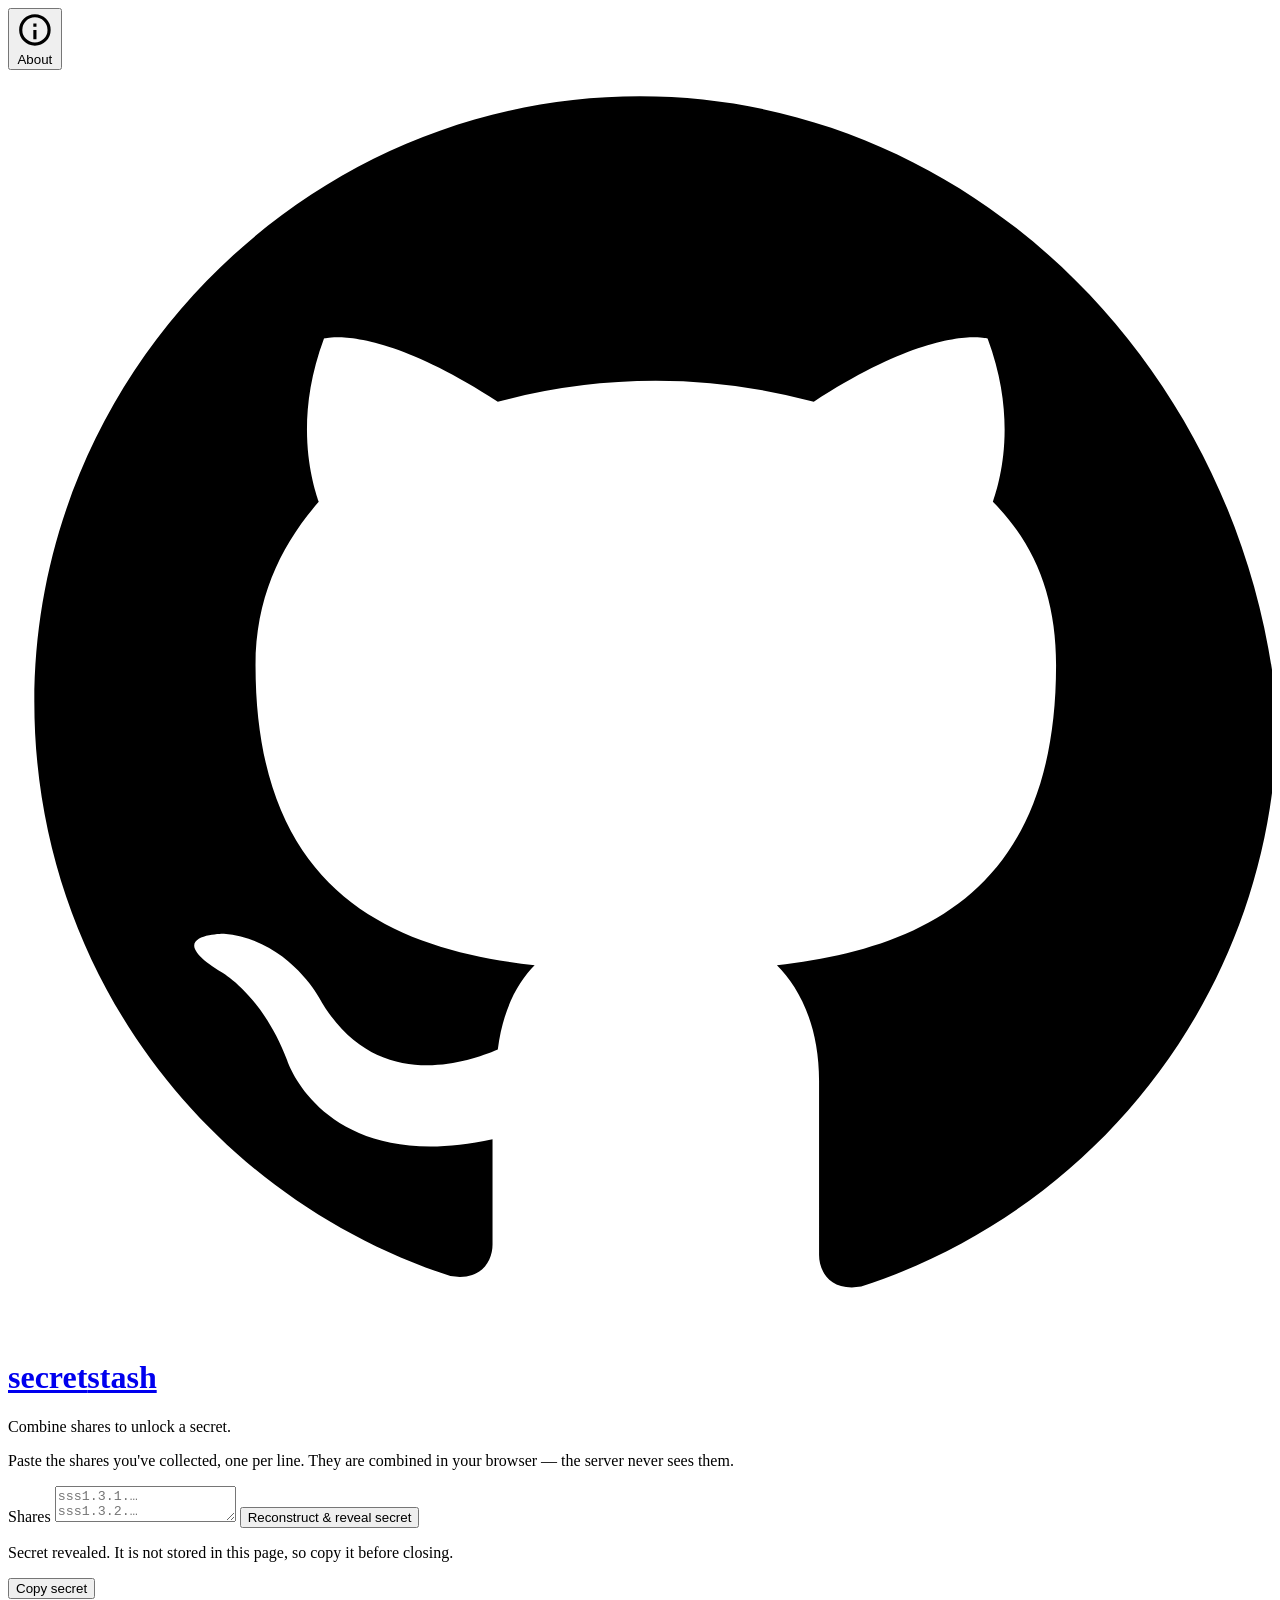
==== internal/web/static/combine.html @ 2ad317e0 "Add Shamir secret sharing (client-side, splits the token) Split the 256-bit wrap token into N Shamir" ====
<!doctype html>
<html lang="en">
<head>
<meta charset="utf-8">
<meta name="viewport" content="width=device-width, initial-scale=1">
<meta name="referrer" content="no-referrer">
<meta name="robots" content="noindex, nofollow">
<title>secretstash: combine shares</title><link rel="stylesheet" href="/static/style.css">
</head>
<body>
<header class="topbar">
  <button id="about-open" class="iconbtn" type="button" aria-haspopup="dialog">
    <svg viewBox="0 0 24 24" aria-hidden="true"><path d="M12 2a10 10 0 1 0 0 20 10 10 0 0 0 0-20zm0 18a8 8 0 1 1 0-16 8 8 0 0 1 0 16zm-1-12h2v2h-2V8zm0 4h2v6h-2v-6z"/></svg>
    About
  </button>
  <a class="iconbtn" href="https://github.com/RyBo/secretstash" target="_blank" rel="noopener noreferrer" aria-label="View source on GitHub">
    <svg viewBox="0 0 24 24" aria-hidden="true"><path d="M12 .5C5.7.5.5 5.7.5 12c0 5.1 3.3 9.4 7.9 10.9.6.1.8-.3.8-.6v-2c-3.2.7-3.9-1.5-3.9-1.5-.5-1.3-1.3-1.7-1.3-1.7-1.1-.7.1-.7.1-.7 1.2.1 1.8 1.2 1.8 1.2 1 1.8 2.7 1.3 3.4 1 .1-.8.4-1.3.7-1.6-2.6-.3-5.3-1.3-5.3-5.7 0-1.3.5-2.3 1.2-3.1-.1-.3-.5-1.5.1-3.1 0 0 1-.3 3.3 1.2a11.5 11.5 0 0 1 6 0c2.3-1.5 3.3-1.2 3.3-1.2.6 1.6.2 2.8.1 3.1.8.8 1.2 1.8 1.2 3.1 0 4.4-2.7 5.4-5.3 5.7.4.4.8 1.1.8 2.2v3.3c0 .3.2.7.8.6 4.6-1.5 7.9-5.8 7.9-10.9C23.5 5.7 18.3.5 12 .5z"/></svg>
  </a>
</header>
<main>
  <h1 class="brand"><a href="/" aria-label="secretstash"><span class="word">secret<span class="accent">stash</span></span></a></h1>
  <p class="tagline">Combine shares to unlock a secret.</p>

  <div id="combine" class="panel">
    <p class="banner info">Paste the shares you've collected, one per line. They are combined in your browser — the server never sees them.</p>
    <label for="shares-input">Shares</label>
    <textarea id="shares-input" placeholder="sss1.3.1.…&#10;sss1.3.2.…&#10;sss1.3.4.…"></textarea>
    <button id="combine-reveal">Reconstruct &amp; reveal secret</button>
    <p id="combine-error" class="banner warn hidden"></p>
  </div>

  <div id="revealed" class="panel hidden">
    <p class="banner ok">Secret revealed. It is not stored in this page, so copy it before closing.</p>
    <pre id="secret" class="secret"></pre>
    <div class="copyfield">
      <button data-copy="secret">Copy secret</button>
    </div>
    <p id="revealed-meta" class="meta"></p>
  </div>

  <div id="gone" class="panel hidden">
    <p class="banner warn" id="gone-msg"></p>
    <p class="meta error-detail" id="gone-detail"></p>
  </div>
</main>

<dialog id="about" class="about">
  <h2>How it works</h2>
  <p>This secret was split into shares using Shamir's Secret Sharing. A set number of shares (the quorum) is needed to unlock it; fewer than that reveal nothing.</p>
  <p>Combining happens entirely in your browser. The shares are turned back into the unlock token locally, and only that token — never the shares — is sent to the server to retrieve the secret. The server only keeps a hashed form of the token, so it cannot read the secret on its own.</p>
  <p>The secret works for the number of reads the sender picked, then it is deleted for good. Secrets are kept in memory only; restarting the server erases all of them.</p>
  <p>Built in Go. The full source is on <a href="https://github.com/RyBo/secretstash" target="_blank" rel="noopener noreferrer">GitHub</a> if you want to check it yourself.</p>
  <button id="about-close" class="secondary" type="button">Close</button>
</dialog>

<script src="/static/app.js"></script>
</body>
</html>
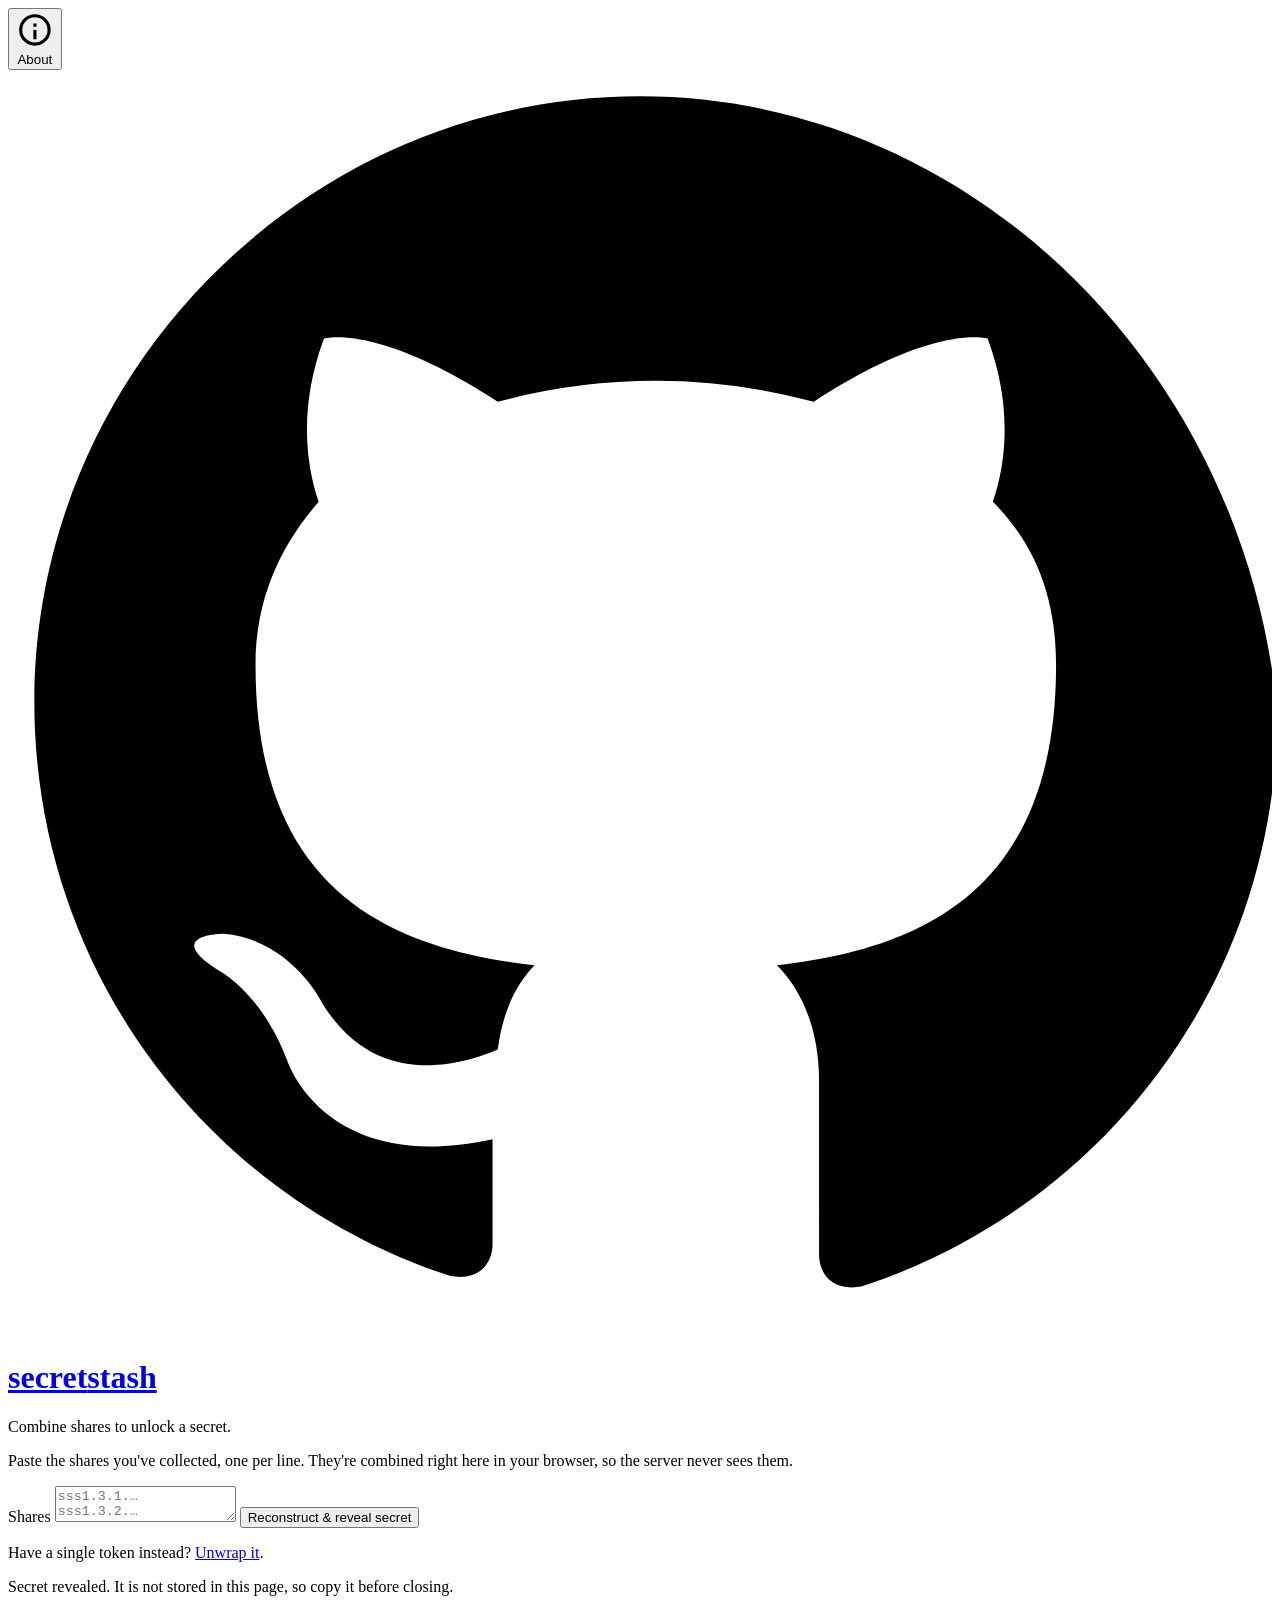
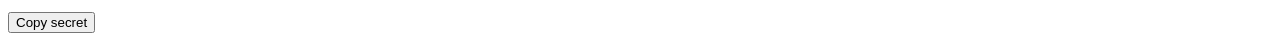
==== commit 5249ef8b: "Add manual unwrap page and recipient nav links The web UI could only reveal a secret when the token " ====
--- a/internal/web/static/combine.html
+++ b/internal/web/static/combine.html
@@ -22,11 +22,12 @@
   <p class="tagline">Combine shares to unlock a secret.</p>
 
   <div id="combine" class="panel">
-    <p class="banner info">Paste the shares you've collected, one per line. They are combined in your browser — the server never sees them.</p>
+    <p class="banner info">Paste the shares you've collected, one per line. They're combined right here in your browser, so the server never sees them.</p>
     <label for="shares-input">Shares</label>
     <textarea id="shares-input" placeholder="sss1.3.1.…&#10;sss1.3.2.…&#10;sss1.3.4.…"></textarea>
     <button id="combine-reveal">Reconstruct &amp; reveal secret</button>
     <p id="combine-error" class="banner warn hidden"></p>
+    <p class="meta">Have a single token instead? <a href="/unwrap">Unwrap it</a>.</p>
   </div>
 
   <div id="revealed" class="panel hidden">
@@ -47,7 +48,7 @@
 <dialog id="about" class="about">
   <h2>How it works</h2>
   <p>This secret was split into shares using Shamir's Secret Sharing. A set number of shares (the quorum) is needed to unlock it; fewer than that reveal nothing.</p>
-  <p>Combining happens entirely in your browser. The shares are turned back into the unlock token locally, and only that token — never the shares — is sent to the server to retrieve the secret. The server only keeps a hashed form of the token, so it cannot read the secret on its own.</p>
+  <p>Combining happens entirely in your browser. The shares are turned back into the unlock token locally, and only that token, never the shares, is sent to the server to retrieve the secret. The server only keeps a hashed form of the token, so it cannot read the secret on its own.</p>
   <p>The secret works for the number of reads the sender picked, then it is deleted for good. Secrets are kept in memory only; restarting the server erases all of them.</p>
   <p>Built in Go. The full source is on <a href="https://github.com/RyBo/secretstash" target="_blank" rel="noopener noreferrer">GitHub</a> if you want to check it yourself.</p>
   <button id="about-close" class="secondary" type="button">Close</button>
